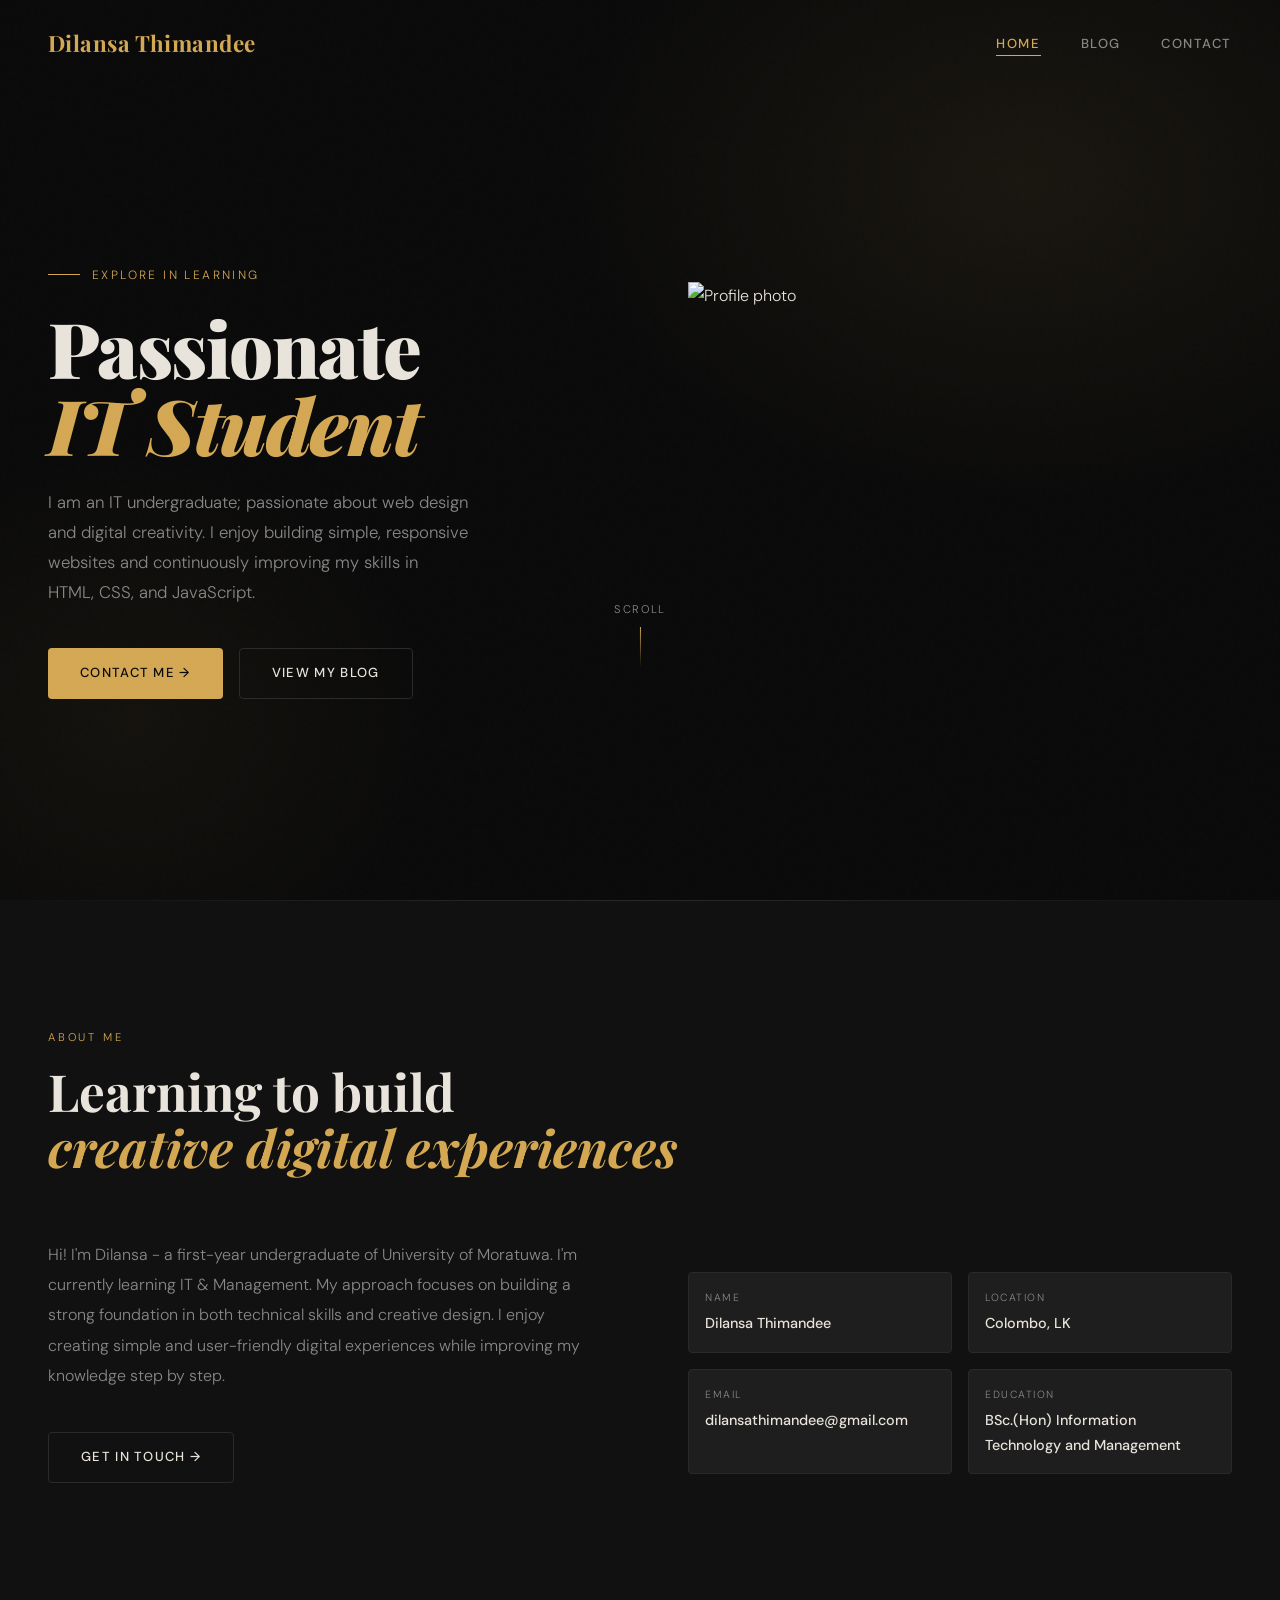
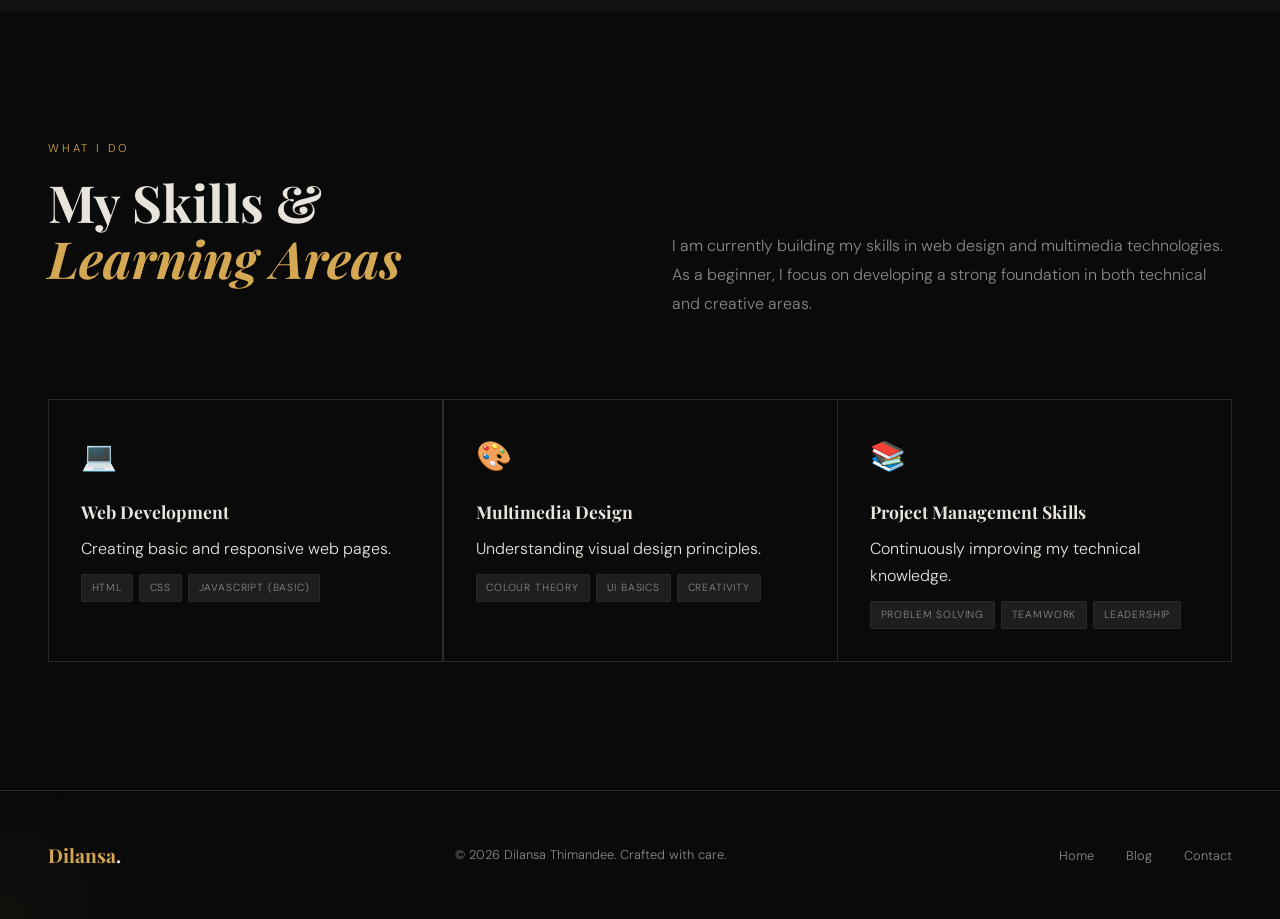
==== index.html @ a8d787b2 "first commit" ====
<!DOCTYPE html>
<html lang="en">
<head>
  <meta charset="UTF-8" />
  <meta name="viewport" content="width=device-width, initial-scale=1.0" />
  <meta name="description" content="Dilansa Thimandee— IT undergraduate of University of Moratuwa." />
  <title>Dilansa— Portfolio</title>
  <link rel="stylesheet" href="style.css" />
  <link rel="preconnect" href="https://fonts.googleapis.com" />
  <link rel="preconnect" href="https://fonts.gstatic.com" crossorigin />
</head>
<body>

  <!-- ══ NAVBAR ══ -->
  <nav class="navbar" role="navigation" aria-label="Main navigation">
    <a href="index.html" class="logo" aria-label="Home">Dilansa Thimandee</a>
    <ul class="nav-links">
      <li><a href="index.html">Home</a></li>
      <li><a href="blog.html">Blog</a></li>
      <li><a href="contact.html">Contact</a></li>
    </ul>
    <button class="hamburger" aria-label="Toggle menu" aria-expanded="false">
      <span></span><span></span><span></span>
    </button>
  </nav>

  <!-- Mobile Menu -->
  <div class="mobile-menu" role="dialog" aria-label="Mobile navigation">
    <a href="index.html">Home</a>
    <a href="blog.html">Blog</a>
    <a href="contact.html">Contact</a>
  </div>

  <main>
    <!-- ══ HERO ══ -->
    <section class="hero" aria-label="Introduction">
      <div class="hero-bg"></div>

      <div class="hero-grid">

        <!-- Left: Text -->
        <div class="hero-content">
          <p class="hero-label">Explore in learning</p>
          <h1>
            Passionate<br>
            <em>IT Student</em>
          </h1>
          <p class="hero-desc">
            I am an IT undergraduate; passionate about web design and digital creativity.
            I enjoy building simple, responsive websites and continuously improving my
            skills in HTML, CSS, and JavaScript.
          </p>
          <div class="hero-btns">
            <a href="contact.html" class="btn btn-primary">Contact Me →</a>
            <a href="blog.html" class="btn btn-outline">View My Blog</a>
          </div>
        </div>
        <!-- End Left -->

        <!-- Right: Visual -->

      <img src="me.PNG" alt="Profile photo" width="360px" height="400px">
    
      <div class="scroll-hint" aria-hidden="true">Scroll</div>
    </section>

    <!-- ══ ABOUT ══ -->
    <section class="about" id="about" aria-label="About me">
      <div class="container">
        <p class="section-tag reveal">About Me</p>
        <h2 class="section-title reveal">
          Learning to build<br>
          <span>creative digital experiences</span>
        </h2>

        <div class="about-grid">
          <div class="about-text reveal">
            <p>
              Hi! I'm Dilansa - a first-year undergraduate of University of Moratuwa.
              I'm currently learning IT & Management. My approach focuses on building a strong
              foundation in both technical skills and creative design. I enjoy creating simple
              and user-friendly digital experiences while improving my knowledge step by step.
            </p>
            <a href="contact.html" class="btn btn-outline" style="margin-top:1rem">Get In Touch →</a>
          </div>

          <div class="reveal reveal-delay-2">
            <div class="about-details">
              <div class="detail-item">
                <div class="detail-label">Name</div>
                <div class="detail-value">Dilansa Thimandee</div>
              </div>
              <div class="detail-item">
                <div class="detail-label">Location</div>
                <div class="detail-value">Colombo, LK</div>
              </div>
              <div class="detail-item">
                <div class="detail-label">Email</div>
                <div class="detail-value">dilansathimandee@gmail.com</div>
              </div>
              <div class="detail-item">
                <div class="detail-label">Education</div>
                <div class="detail-value">BSc.(Hon) Information Technology and Management</div>
              </div>
            </div>
          </div>
        </div>
      </div>
    </section>

    <!-- ══ SKILLS ══ -->
    <section class="skills" id="skills" aria-label="Skills">
      <div class="container">

        <div class="skills-intro">
          <div>
            <p class="section-tag">What I Do</p>
            <h2 class="section-title">
              My Skills &<br><span>Learning Areas</span>
            </h2>
          </div>
          <p class="skills-desc">
            I am currently building my skills in web design and multimedia technologies.
            As a beginner, I focus on developing a strong foundation in both technical
            and creative areas.
          </p>
        </div>

        <!-- Skill Cards -->
        <div class="skills-grid">

          <div class="skill-card">
            <div class="skill-icon">💻</div>
            <div class="skill-name">Web Development</div>
            <p>Creating basic and responsive web pages.</p>
            <div class="skill-tags">
              <span class="tag">HTML</span>
              <span class="tag">CSS</span>
              <span class="tag">JavaScript (Basic)</span>
            </div>
          </div>

          <div class="skill-card">
            <div class="skill-icon">🎨</div>
            <div class="skill-name">Multimedia Design</div>
            <p>Understanding visual design principles.</p>
            <div class="skill-tags">
              <span class="tag">Colour Theory</span>
              <span class="tag">UI Basics</span>
              <span class="tag">Creativity</span>
            </div>
          </div>

          <div class="skill-card">
            <div class="skill-icon">📚</div>
            <div class="skill-name">Project Management Skills</div>
            <p>Continuously improving my technical knowledge.</p>
            <div class="skill-tags">
              <span class="tag">Problem Solving</span>
              <span class="tag">Teamwork</span>
              <span class="tag">Leadership</span>
            </div>
          </div>

        </div>
      </div>
    </section>

  </main>

  <!-- ══ FOOTER ══ -->
  <footer class="footer" role="contentinfo">
    <div class="footer-logo">Dilansa<span style="color:var(--text)">.</span></div>
    <p class="footer-copy">© 2026 Dilansa Thimandee. Crafted with care.</p>
    <ul class="footer-links">
      <li><a href="index.html">Home</a></li>
      <li><a href="blog.html">Blog</a></li>
      <li><a href="contact.html">Contact</a></li>
    </ul>
  </footer>

  <script src="script.js"></script>
</body>
</html>
---- style.css ----
/* ============================================
   PORTFOLIO - STYLE.CSS
   Aesthetic: Dark editorial luxury with amber accents
   ============================================ */

@import url('https://fonts.googleapis.com/css2?family=Playfair+Display:ital,wght@0,400;0,700;0,900;1,400&family=DM+Sans:wght@300;400;500&display=swap');

/* ── CSS Variables ── */
:root {
  --bg:         #0a0a0a;
  --bg2:        #111111;
  --bg3:        #1a1a1a;
  --surface:    #1e1e1e;
  --border:     #2a2a2a;
  --accent:     #d4a853;
  --accent2:    #e8c47a;
  --text:       #e8e4dc;
  --muted:      #888;
  --font-head:  'Playfair Display', Georgia, serif;
  --font-body:  'DM Sans', sans-serif;
  --radius:     4px;
  --transition: 0.35s cubic-bezier(0.4, 0, 0.2, 1);
} 

/* ── Reset ── */
*, *::before, *::after { box-sizing: border-box; margin: 0; padding: 0; }
html { scroll-behavior: smooth; font-size: 16px; }
body {
  background: var(--bg);
  color: var(--text);
  font-family: var(--font-body);
  font-weight: 300;
  line-height: 1.7;
  min-height: 100vh;
  overflow-x: hidden;
}
 a {
  text-decoration: none;
  color: inherit;
}
/*Hero visual*/
.hero-visual{
  position:relative;
   display: felx;
  justify-content:center;
}

/* ── Noise Overlay ── */
body::before {
  content: '';
  position: fixed;
  inset: 0;
  background-image: url("data:image/svg+xml,%3Csvg viewBox='0 0 256 256' xmlns='http://www.w3.org/2000/svg'%3E%3Cfilter id='noise'%3E%3CfeTurbulence type='fractalNoise' baseFrequency='0.9' numOctaves='4' stitchTiles='stitch'/%3E%3C/filter%3E%3Crect width='100%25' height='100%25' filter='url(%23noise)' opacity='0.04'/%3E%3C/svg%3E");
  pointer-events: none;
  z-index: 9999;
  opacity: 0.4;
}

/*
   NAVIGATION */
.navbar {
  position: fixed;
  top: 0; left: 0; right: 0;
  z-index: 100;
  padding: 1.5rem 3rem;
  display: flex;
  align-items: center;
  justify-content: space-between;
  border-bottom: 1px solid transparent;
  transition: var(--transition);
}
.navbar.scrolled {
  background: rgba(10,10,10,0.92);
  backdrop-filter: blur(16px);
  border-color: var(--border);
}
.logo {
  font-family: var(--font-head);
  font-size: 1.4rem;
  font-weight: 700;
  letter-spacing: 0.02em;
  color: var(--accent);
}
.logo span { color: var(--text); }

.nav-links {
  display: flex;
  gap: 2.5rem;
  list-style: none;
}
.nav-links a {
  font-size: 0.82rem;
  font-weight: 500;
  letter-spacing: 0.12em;
  text-transform: uppercase;
  color: var(--muted);
  position: relative;
  transition: color var(--transition);
}
.nav-links a::after {
  content: '';
  position: absolute;
  bottom: -4px; left: 0;
  width: 0; height: 1px;
  background: var(--accent);
  transition: width var(--transition);
}
.nav-links a:hover,
.nav-links a.active { color: var(--accent); }
.nav-links a:hover::after,
.nav-links a.active::after { width: 100%; }

.hamburger {
  display: none;
  flex-direction: column;
  gap: 5px;
  background: none;
  border: none;
  cursor: pointer;
  padding: 4px;
}
.hamburger span {
  display: block;
  width: 26px; height: 2px;
  background: var(--text);
  transition: var(--transition);
}
.hamburger.open span:nth-child(1) { transform: translateY(7px) rotate(45deg); }
.hamburger.open span:nth-child(2) { opacity: 0; }
.hamburger.open span:nth-child(3) { transform: translateY(-7px) rotate(-45deg); }

.mobile-menu {
  display: none;
  position: fixed;
  inset: 0;
  background: var(--bg);
  z-index: 99;
  flex-direction: column;
  align-items: center;
  justify-content: center;
  gap: 2.5rem;
}
.mobile-menu.open { display: flex; }
.mobile-menu a {
  font-family: var(--font-head);
  font-size: 2.5rem;
  font-weight: 700;
  color: var(--text);
  transition: color var(--transition);
}
.mobile-menu a:hover { color: var(--accent); }

/* 
   HERO SECTION */
.hero {
  min-height: 100vh;
  display: grid;
  place-items: center;
  padding: 8rem 3rem 4rem;
  position: relative;
  overflow: hidden;
}
.hero-bg {
  position: absolute;
  inset: 0;
  background:
    radial-gradient(ellipse 60% 60% at 80% 20%, rgba(212,168,83,0.08) 0%, transparent 60%),
    radial-gradient(ellipse 40% 50% at 10% 80%, rgba(212,168,83,0.05) 0%, transparent 60%);
}
.hero-grid {
  display: grid;
  grid-template-columns: 1fr 1fr;
  gap: 6rem;
  max-width: 1200px;
  width: 100%;
  align-items: center;
  position: relative;
}
.hero-label {
  font-size: 0.75rem;
  letter-spacing: 0.2em;
  text-transform: uppercase;
  color: var(--accent);
  margin-bottom: 1.5rem;
  display: flex;
  align-items: center;
  gap: 0.75rem;
}
.hero-label::before {
  content: '';
  display: block;
  width: 32px; height: 1px;
  background: var(--accent);
}
.hero h1 {
  font-family: var(--font-head);
  font-size: clamp(3rem, 6vw, 5.5rem);
  font-weight: 900;
  line-height: 1.0;
  letter-spacing: -0.02em;
  margin-bottom: 1.5rem;
}
.hero h1 em {
  font-style: italic;
  color: var(--accent);
}
.hero-desc {
  font-size: 1.05rem;
  color: var(--muted);
  line-height: 1.8;
  max-width: 420px;
  margin-bottom: 2.5rem;
}
.hero-btns {
  display: flex;
  gap: 1rem;
  flex-wrap: wrap;
}

.btn {
  display: inline-flex;
  align-items: center;
  gap: 0.5rem;
  padding: 0.85rem 2rem;
  font-family: var(--font-body);
  font-size: 0.82rem;
  font-weight: 500;
  letter-spacing: 0.1em;
  text-transform: uppercase;
  border-radius: var(--radius);
  cursor: pointer;
  transition: var(--transition);
  border: none;
}
.btn-primary {
  background: var(--accent);
  color: #0a0a0a;
}
.btn-primary:hover {
  background: var(--accent2);
  transform: translateY(-2px);
  box-shadow: 0 8px 32px rgba(212,168,83,0.25);
}
.btn-outline {
  background: transparent;
  color: var(--text);
  border: 1px solid var(--border);
}
.btn-outline:hover {
  border-color: var(--accent);
  color: var(--accent);
  transform: translateY(-2px);
}

/* Hero Visual */
.hero-visual {
  position: relative;
  display: flex;
  justify-content: center;
}
.avatar-wrap {
  position: relative;
  width: 340px;
  height: 420px;
}
.avatar-frame {
  position: absolute;
  inset: 0;
  border: 1px solid var(--border);
  border-radius: 2px;
  overflow: hidden;
  background: var(--bg3);
}
.avatar-frame img {
  width: 100%; height: 100%;
  object-fit: cover;
  filter: grayscale(20%);
}
/* Fallback placeholder if no photo */
.avatar-placeholder {
  width: 100%; height: 100%;
  display: flex;
  align-items: center;
  justify-content: center;
  font-family: var(--font-head);
  font-size: 7rem;
  color: var(--border);
  background: linear-gradient(135deg, var(--bg2), var(--bg3));
}
.avatar-deco {
  position: absolute;
  top: -16px; right: -16px;
  width: 80%; height: 80%;
  border: 1px solid var(--accent);
  opacity: 0.3;
  border-radius: 2px;
  z-index: -1;
}
.hero-stats {
  position: absolute;
  bottom: -20px; left: -30px;
  background: var(--surface);
  border: 1px solid var(--border);
  border-radius: var(--radius);
  padding: 1rem 1.5rem;
  display: flex;
  gap: 1.5rem;
}
.stat { text-align: center; }
.stat-num {
  font-family: var(--font-head);
  font-size: 1.5rem;
  font-weight: 700;
  color: var(--accent);
  display: block;
}
.stat-label {
  font-size: 0.7rem;
  text-transform: uppercase;
  letter-spacing: 0.1em;
  color: var(--muted);
}

/* Scroll indicator */
.scroll-hint {
  position: absolute;
  bottom: 2rem;
  left: 50%;
  transform: translateX(-50%);
  display: flex;
  flex-direction: column;
  align-items: center;
  gap: 0.5rem;
  font-size: 0.7rem;
  letter-spacing: 0.15em;
  text-transform: uppercase;
  color: var(--muted);
  animation: bounce 2s ease-in-out infinite;
}
.scroll-hint::after {
  content: '';
  width: 1px; height: 40px;
  background: linear-gradient(to bottom, var(--accent), transparent);
}
@keyframes bounce {
  0%,100% { transform: translateX(-50%) translateY(0); }
  50% { transform: translateX(-50%) translateY(6px); }
}

/* 
   ABOUT SECTION */
.about {
  padding: 8rem 3rem;
  background: var(--bg2);
  position: relative;
}
.about::before {
  content: '';
  position: absolute;
  top: 0; left: 0; right: 0;
  height: 1px;
  background: linear-gradient(to right, transparent, var(--border), transparent);
}
.container { max-width: 1200px; margin: 0 auto; }

.section-tag {
  font-size: 0.7rem;
  letter-spacing: 0.25em;
  text-transform: uppercase;
  color: var(--accent);
  margin-bottom: 1rem;
}
.section-title {
  font-family: var(--font-head);
  font-size: clamp(2rem, 4vw, 3.5rem);
  font-weight: 700;
  line-height: 1.1;
  margin-bottom: 2rem;
}
.section-title span { color: var(--accent); font-style: italic; }

.about-grid {
  display: grid;
  grid-template-columns: 1fr 1fr;
  gap: 6rem;
  align-items: start;
  margin-top: 4rem;
}
.about-text p {
  color: var(--muted);
  margin-bottom: 1.5rem;
  font-size: 1rem;
  line-height: 1.9;
}
.about-text strong { color: var(--text); font-weight: 500; }

.about-details {
  display: grid;
  grid-template-columns: 1fr 1fr;
  gap: 1rem;
  margin-top: 2rem;
}
.detail-item {
  padding: 1rem;
  border: 1px solid var(--border);
  border-radius: var(--radius);
  background: var(--surface);
  transition: var(--transition);
}
.detail-item:hover { border-color: var(--accent); }
.detail-label {
  font-size: 0.65rem;
  letter-spacing: 0.15em;
  text-transform: uppercase;
  color: var(--muted);
  margin-bottom: 0.3rem;
}
.detail-value { font-size: 0.9rem; font-weight: 500; color: var(--text); }

/* 
   SKILLS SECTION
 */
.skills { padding: 8rem 3rem; }
.skills-intro {
  display: grid;
  grid-template-columns: 1fr 1fr;
  gap: 4rem;
  align-items: end;
  margin-bottom: 5rem;
}
.skills-desc { color: var(--muted); line-height: 1.8; }

.skills-grid {
  display: grid;
  grid-template-columns: repeat(3, 1fr);
  gap: 1.5px;
  background: var(--border);
  border: 1px solid var(--border);
}
.skill-card {
  background: var(--bg);
  padding: 2rem;
  transition: var(--transition);
  cursor: default;
  position: relative;
  overflow: hidden;
}
.skill-card::before {
  content: '';
  position: absolute;
  bottom: 0; left: 0;
  width: 0; height: 2px;
  background: var(--accent);
  transition: width var(--transition);
}
.skill-card:hover { background: var(--bg2); }
.skill-card:hover::before { width: 100%; }

.skill-icon {
  font-size: 1.8rem;
  margin-bottom: 1rem;
}
.skill-name {
  font-family: var(--font-head);
  font-size: 1.1rem;
  font-weight: 700;
  margin-bottom: 0.5rem;
  color: var(--text);
}
.skill-tags {
  display: flex;
  flex-wrap: wrap;
  gap: 0.4rem;
  margin-top: 0.75rem;
}
.tag {
  font-size: 0.65rem;
  letter-spacing: 0.08em;
  text-transform: uppercase;
  padding: 0.25rem 0.6rem;
  background: var(--surface);
  border: 1px solid var(--border);
  border-radius: 2px;
  color: var(--muted);
}

/* Bar skills */
.bar-skills {
  margin-top: 5rem;
}
.bar-skills h3 {
  font-family: var(--font-head);
  font-size: 1.8rem;
  margin-bottom: 2.5rem;
}
.skill-bars { display: grid; gap: 1.5rem; max-width: 680px; }
.bar-item {}
.bar-header {
  display: flex;
  justify-content: space-between;
  margin-bottom: 0.5rem;
  font-size: 0.85rem;
}
.bar-label { font-weight: 500; }
.bar-pct { color: var(--accent); font-weight: 500; }
.bar-track {
  height: 3px;
  background: var(--border);
  border-radius: 99px;
  overflow: hidden;
}
.bar-fill {
  height: 100%;
  background: linear-gradient(to right, var(--accent), var(--accent2));
  border-radius: 99px;
  width: 0;
  transition: width 1.2s cubic-bezier(0.4, 0, 0.2, 1);
}

/* 
   BLOG PAGE
 */
.page-hero {
  padding: 10rem 3rem 5rem;
  text-align: center;
  position: relative;
  background: var(--bg2);
}
.page-hero::after {
  content: '';
  position: absolute;
  bottom: 0; left: 0; right: 0;
  height: 1px;
  background: linear-gradient(to right, transparent, var(--border), transparent);
}
.page-hero h1 {
  font-family: var(--font-head);
  font-size: clamp(3rem, 6vw, 5rem);
  font-weight: 900;
  line-height: 1.1;
  margin-bottom: 1rem;
}
.page-hero p {
  color: var(--muted);
  max-width: 520px;
  margin: 0 auto;
}

.blog-section { padding: 6rem 3rem; }

.blog-featured {
  display: grid;
  grid-template-columns: 1.2fr 1fr;
  gap: 0;
  border: 1px solid var(--border);
  border-radius: var(--radius);
  overflow: hidden;
  margin-bottom: 4rem;
  transition: var(--transition);
}
.blog-featured:hover { border-color: var(--accent); }
.featured-img {
  background: var(--bg3);
  min-height: 380px;
  display: flex;
  align-items: center;
  justify-content: center;
  position: relative;
  overflow: hidden;
}
.featured-img-placeholder {
  font-size: 5rem;
  opacity: 0.2;
}
.featured-img::before {
  content: 'FEATURED';
  position: absolute;
  top: 1.5rem; left: 1.5rem;
  font-size: 0.65rem;
  letter-spacing: 0.2em;
  background: var(--accent);
  color: #0a0a0a;
  padding: 0.3rem 0.75rem;
  font-weight: 700;
}
.featured-content {
  padding: 3rem;
  display: flex;
  flex-direction: column;
  justify-content: center;
  background: var(--bg2);
}
.post-meta {
  display: flex;
  gap: 1rem;
  align-items: center;
  font-size: 0.75rem;
  letter-spacing: 0.1em;
  text-transform: uppercase;
  color: var(--muted);
  margin-bottom: 1.5rem;
}
.post-meta .dot { width: 3px; height: 3px; border-radius: 50%; background: var(--border); }
.category-badge {
  color: var(--accent);
  font-weight: 500;
}
.featured-content h2 {
  font-family: var(--font-head);
  font-size: 1.8rem;
  font-weight: 700;
  line-height: 1.25;
  margin-bottom: 1rem;
  color: var(--text);
}
.featured-content p {
  color: var(--muted);
  line-height: 1.8;
  margin-bottom: 2rem;
}
.read-link {
  display: inline-flex;
  align-items: center;
  gap: 0.5rem;
  color: var(--accent);
  font-size: 0.82rem;
  font-weight: 500;
  letter-spacing: 0.1em;
  text-transform: uppercase;
  transition: gap var(--transition);
}
.read-link:hover { gap: 0.9rem; }

/* Blog Grid */
.blog-grid-title {
  font-family: var(--font-head);
  font-size: 1.5rem;
  margin-bottom: 2rem;
  padding-bottom: 1rem;
  border-bottom: 1px solid var(--border);
}
.blog-grid {
  display: grid;
  grid-template-columns: repeat(3, 1fr);
  gap: 1.5rem;
}
.blog-card {
  border: 1px solid var(--border);
  border-radius: var(--radius);
  overflow: hidden;
  transition: var(--transition);
  background: var(--bg2);
}
.blog-card:hover {
  border-color: var(--accent);
  transform: translateY(-4px);
  box-shadow: 0 16px 40px rgba(0,0,0,0.4);
}
.card-img {
  height: 180px;
  background: var(--bg3);
  display: flex;
  align-items: center;
  justify-content: center;
  font-size: 2.5rem;
  opacity: 0.3;
}
.card-body { padding: 1.5rem; }
.card-body h3 {
  font-family: var(--font-head);
  font-size: 1.1rem;
  font-weight: 700;
  margin-bottom: 0.75rem;
  line-height: 1.3;
}
.card-body p {
  font-size: 0.85rem;
  color: var(--muted);
  line-height: 1.7;
  margin-bottom: 1.2rem;
}
.card-footer {
  display: flex;
  justify-content: space-between;
  align-items: center;
  padding: 1rem 1.5rem;
  border-top: 1px solid var(--border);
  font-size: 0.75rem;
  color: var(--muted);
}
.medium-badge {
  display: inline-flex;
  align-items: center;
  gap: 0.4rem;
  color: var(--accent);
  font-weight: 500;
}

/* 
   CONTACT PAGE
 */
.contact-section { padding: 6rem 3rem; }
.contact-grid {
  display: grid;
  grid-template-columns: 1fr 1.4fr;
  gap: 6rem;
  max-width: 1100px;
  margin: 0 auto;
}

.contact-info h2 {
  font-family: var(--font-head);
  font-size: 2.5rem;
  font-weight: 700;
  line-height: 1.15;
  margin-bottom: 1.5rem;
}
.contact-info > p {
  color: var(--muted);
  line-height: 1.8;
  margin-bottom: 3rem;
}

.contact-items { display: flex; flex-direction: column; gap: 1.5rem; }
.contact-item {
  display: flex;
  gap: 1.25rem;
  align-items: flex-start;
}
.ci-icon {
  width: 44px; height: 44px;
  border: 1px solid var(--border);
  border-radius: var(--radius);
  display: flex;
  align-items: center;
  justify-content: center;
  font-size: 1.1rem;
  flex-shrink: 0;
  transition: var(--transition);
}
.contact-item:hover .ci-icon {
  border-color: var(--accent);
  color: var(--accent);
}
.ci-label {
  font-size: 0.7rem;
  text-transform: uppercase;
  letter-spacing: 0.12em;
  color: var(--muted);
  margin-bottom: 0.3rem;
}
.ci-value { font-size: 0.95rem; font-weight: 500; }

.social-links {
  display: flex;
  gap: 0.75rem;
  margin-top: 3rem;
}
.social-btn {
  width: 44px; height: 44px;
  border: 1px solid var(--border);
  border-radius: var(--radius);
  display: flex;
  align-items: center;
  justify-content: center;
  font-size: 1rem;
  transition: var(--transition);
  color: var(--muted);
}
.social-btn:hover {
  border-color: var(--accent);
  color: var(--accent);
  transform: translateY(-3px);
}

/* Contact Form */
.contact-form-wrap {
  background: var(--bg2);
  border: 1px solid var(--border);
  border-radius: var(--radius);
  padding: 3rem;
}
.form-title {
  font-family: var(--font-head);
  font-size: 1.5rem;
  font-weight: 700;
  margin-bottom: 2rem;
}

.form-row { display: grid; grid-template-columns: 1fr 1fr; gap: 1.5rem; }
.form-group { margin-bottom: 1.5rem; }
.form-group label {
  display: block;
  font-size: 0.72rem;
  letter-spacing: 0.12em;
  text-transform: uppercase;
  color: var(--muted);
  margin-bottom: 0.5rem;
}
.form-group input,
.form-group select,
.form-group textarea {
  width: 100%;
  background: var(--bg);
  border: 1px solid var(--border);
  border-radius: var(--radius);
  padding: 0.85rem 1rem;
  color: var(--text);
  font-family: var(--font-body);
  font-size: 0.95rem;
  transition: border-color var(--transition), box-shadow var(--transition);
  outline: none;
  -webkit-appearance: none;
}
.form-group select { cursor: pointer; }
.form-group textarea { resize: vertical; min-height: 130px; }
.form-group input:focus,
.form-group select:focus,
.form-group textarea:focus {
  border-color: var(--accent);
  box-shadow: 0 0 0 3px rgba(212,168,83,0.1);
}
.form-group input.error,
.form-group textarea.error {
  border-color: #e05555;
}
.error-msg {
  font-size: 0.75rem;
  color: #e05555;
  margin-top: 0.4rem;
  display: none;
}
.error-msg.show { display: block; }

.char-count {
  text-align: right;
  font-size: 0.72rem;
  color: var(--muted);
  margin-top: 0.4rem;
}

.btn-submit {
  width: 100%;
  padding: 1rem;
  background: var(--accent);
  color: #0a0a0a;
  border: none;
  border-radius: var(--radius);
  font-family: var(--font-body);
  font-size: 0.85rem;
  font-weight: 600;
  letter-spacing: 0.12em;
  text-transform: uppercase;
  cursor: pointer;
  transition: var(--transition);
  display: flex;
  align-items: center;
  justify-content: center;
  gap: 0.5rem;
}
.btn-submit:hover {
  background: var(--accent2);
  transform: translateY(-2px);
  box-shadow: 0 8px 32px rgba(212,168,83,0.25);
}
.btn-submit:active { transform: translateY(0); }
.btn-submit.loading { opacity: 0.7; pointer-events: none; }
.btn-submit .spinner {
  width: 16px; height: 16px;
  border: 2px solid rgba(0,0,0,0.2);
  border-top-color: #0a0a0a;
  border-radius: 50%;
  animation: spin 0.7s linear infinite;
  display: none;
}
.btn-submit.loading .spinner { display: block; }
.btn-submit.loading .btn-text { display: none; }
@keyframes spin { to { transform: rotate(360deg); } }

/* Success Message */
.form-success {
  display: none;
  text-align: center;
  padding: 3rem 2rem;
}
.form-success.show { display: block; }
.success-icon {
  font-size: 3rem;
  margin-bottom: 1rem;
  animation: pop 0.4s cubic-bezier(0.34,1.56,0.64,1);
}
@keyframes pop {
  from { transform: scale(0); }
  to { transform: scale(1); }
}
.form-success h3 {
  font-family: var(--font-head);
  font-size: 1.5rem;
  margin-bottom: 0.75rem;
}
.form-success p { color: var(--muted); }

/* 
   FOOTER
 */
.footer {
  padding: 3rem;
  border-top: 1px solid var(--border);
  display: flex;
  align-items: center;
  justify-content: space-between;
}
.footer-logo {
  font-family: var(--font-head);
  font-size: 1.2rem;
  font-weight: 700;
  color: var(--accent);
}
.footer-copy {
  font-size: 0.8rem;
  color: var(--muted);
}
.footer-links {
  display: flex;
  gap: 2rem;
  list-style: none;
}
.footer-links a {
  font-size: 0.8rem;
  color: var(--muted);
  transition: color var(--transition);
}
.footer-links a:hover { color: var(--accent); }

/* 
   ANIMATIONS
*/
.reveal {
  opacity: 0;
  transform: translateY(30px);
  transition: opacity 0.7s ease, transform 0.7s ease;
}
.reveal.visible {
  opacity: 1;
  transform: translateY(0);
}
.reveal-delay-1 { transition-delay: 0.1s; }
.reveal-delay-2 { transition-delay: 0.2s; }
.reveal-delay-3 { transition-delay: 0.3s; }

/* 
   RESPONSIVE
 */
@media (max-width: 1024px) {
  .hero-grid,
  .about-grid,
  .skills-intro,
  .contact-grid { grid-template-columns: 1fr; gap: 4rem; }
  .hero-visual { order: -1; }
  .avatar-wrap { width: 280px; height: 340px; margin: 0 auto; }
  .skills-grid { grid-template-columns: repeat(2, 1fr); }
  .blog-featured { grid-template-columns: 1fr; }
  .featured-img { min-height: 220px; }
  .blog-grid { grid-template-columns: 1fr 1fr; }
  .form-row { grid-template-columns: 1fr; }
  .footer { flex-direction: column; gap: 1.5rem; text-align: center; }
}

@media (max-width: 768px) {
  .navbar { padding: 1.25rem 1.5rem; }
  .nav-links { display: none; }
  .hamburger { display: flex; }
  .hero, .about, .skills, .blog-section, .contact-section { padding: 5rem 1.5rem; }
  .page-hero { padding: 8rem 1.5rem 4rem; }
  .skills-grid { grid-template-columns: 1fr; }
  .blog-grid { grid-template-columns: 1fr; }
  .hero-stats { position: static; margin-top: 1.5rem; justify-content: center; }
  .about-details { grid-template-columns: 1fr; }
  .contact-form-wrap { padding: 2rem 1.5rem; }
  .footer { padding: 2rem 1.5rem; }
  .footer-links { flex-wrap: wrap; justify-content: center; gap: 1rem; }
}

@media (max-width: 480px) {
  .hero-btns { flex-direction: column; }
  .btn { justify-content: center; }
  .hero-stats { gap: 1rem; }
}
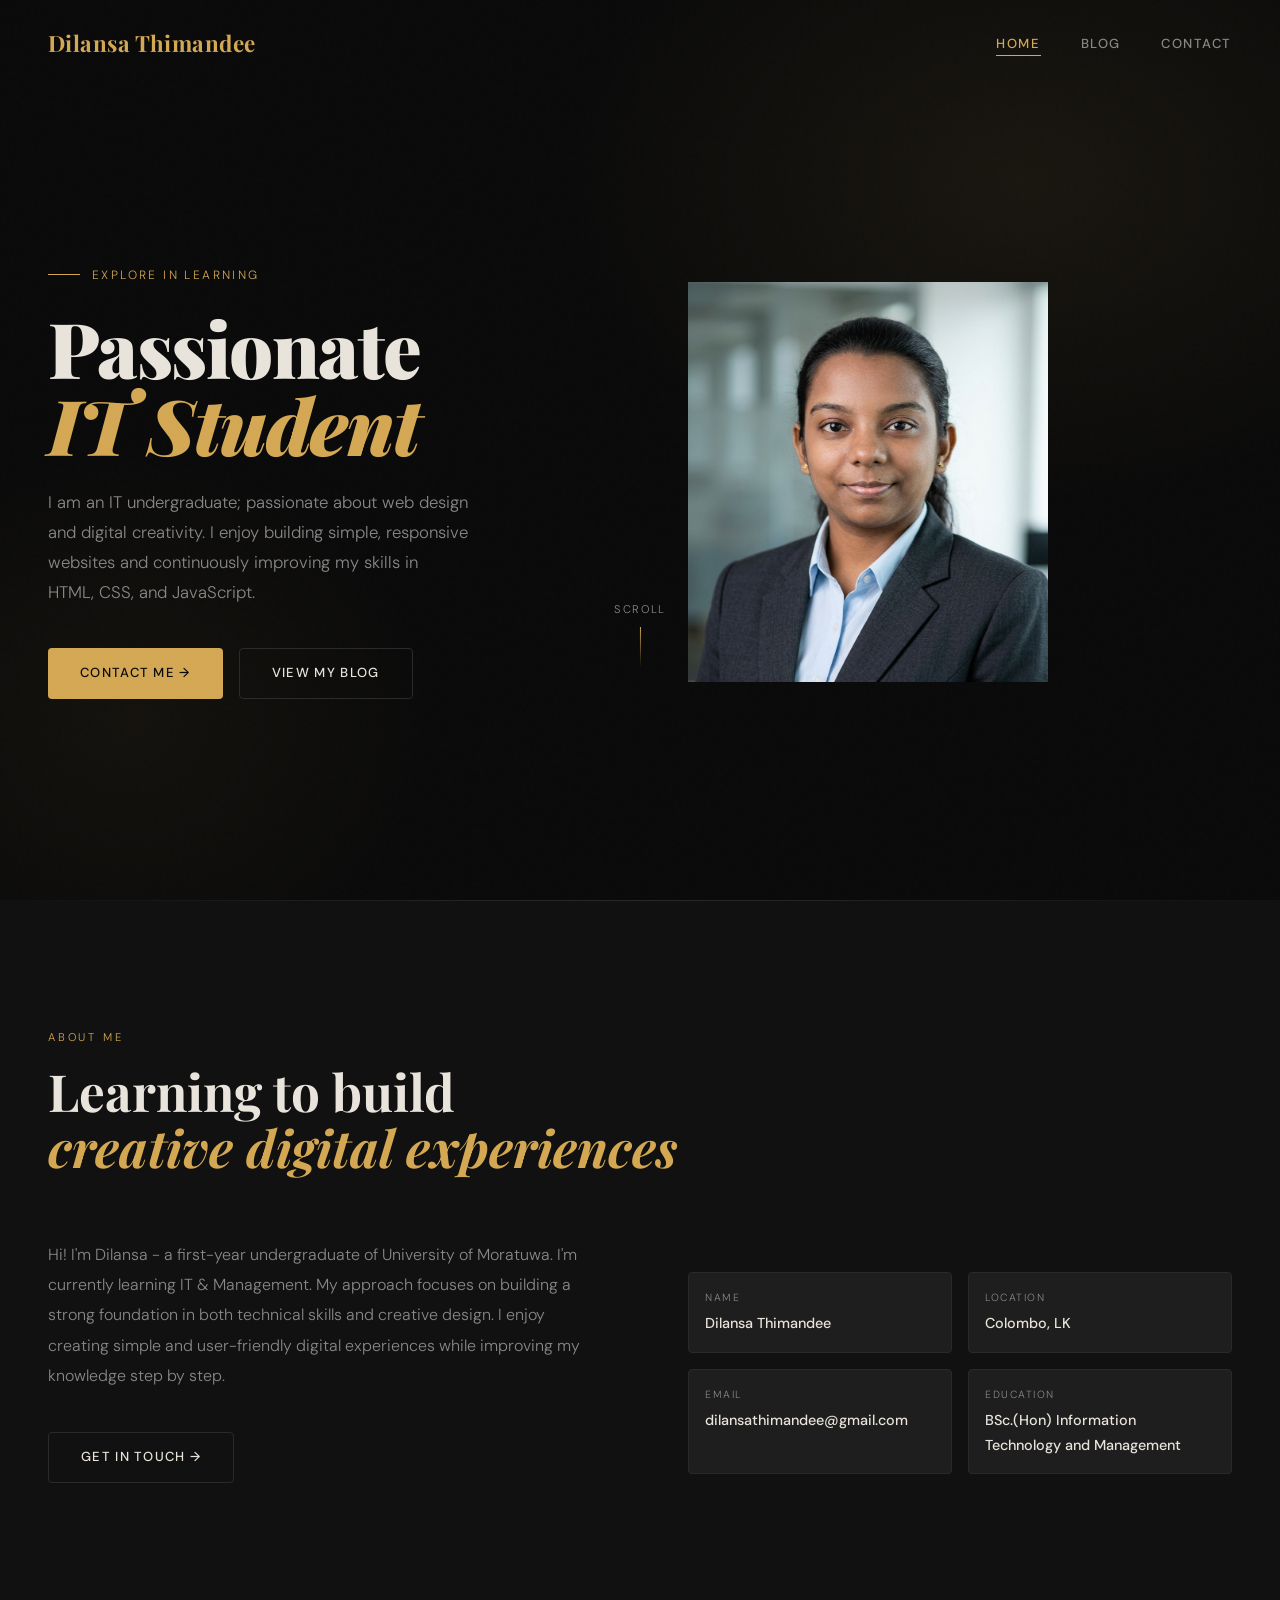
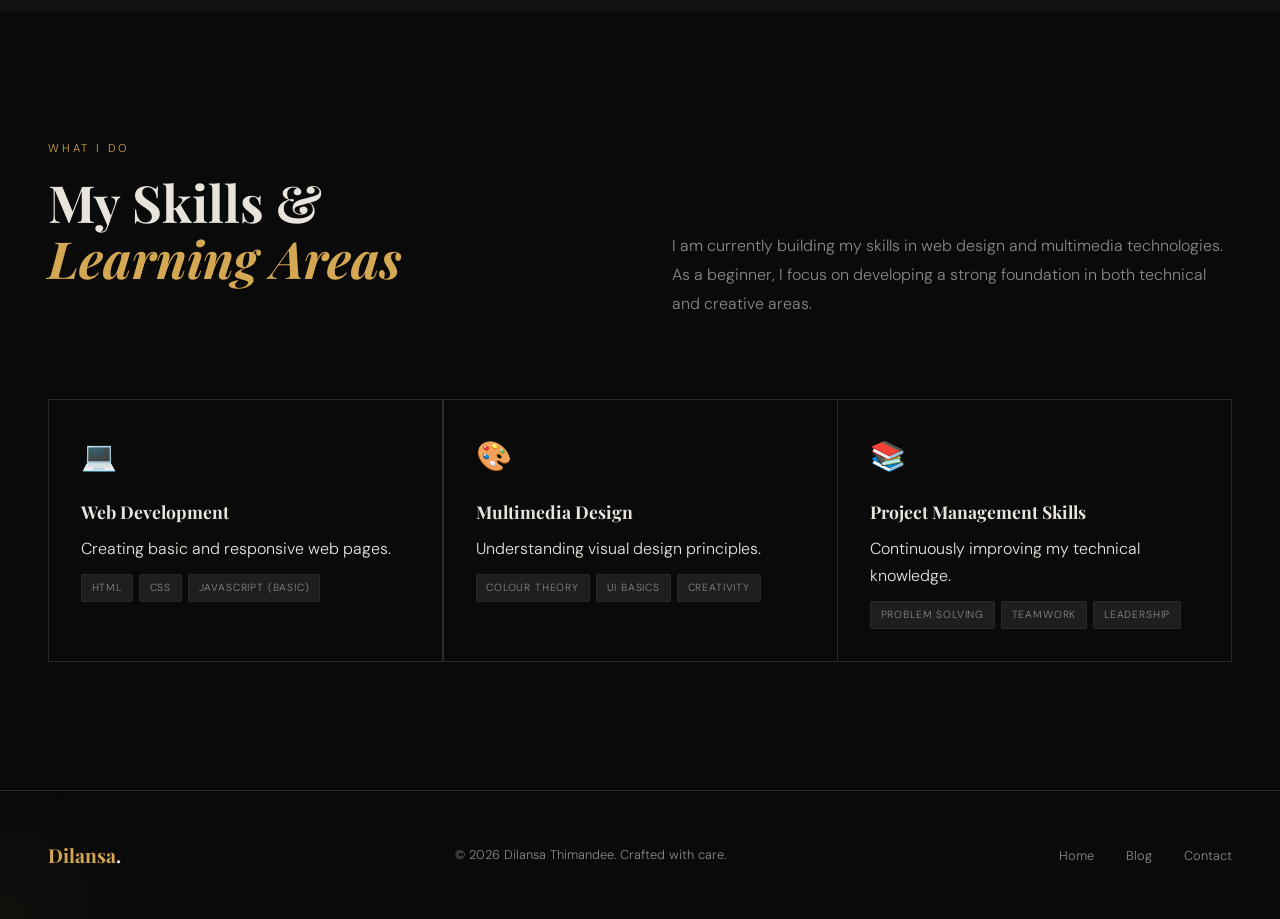
==== commit c4d646bf: "Update index.html" ====
--- a/index.html
+++ b/index.html
@@ -59,7 +59,7 @@
 
         <!-- Right: Visual -->
 
-      <img src="me.PNG" alt="Profile photo" width="360px" height="400px">
+      <img src="me.png" alt="Profile photo" width="360px" height="400px">
     
       <div class="scroll-hint" aria-hidden="true">Scroll</div>
     </section>
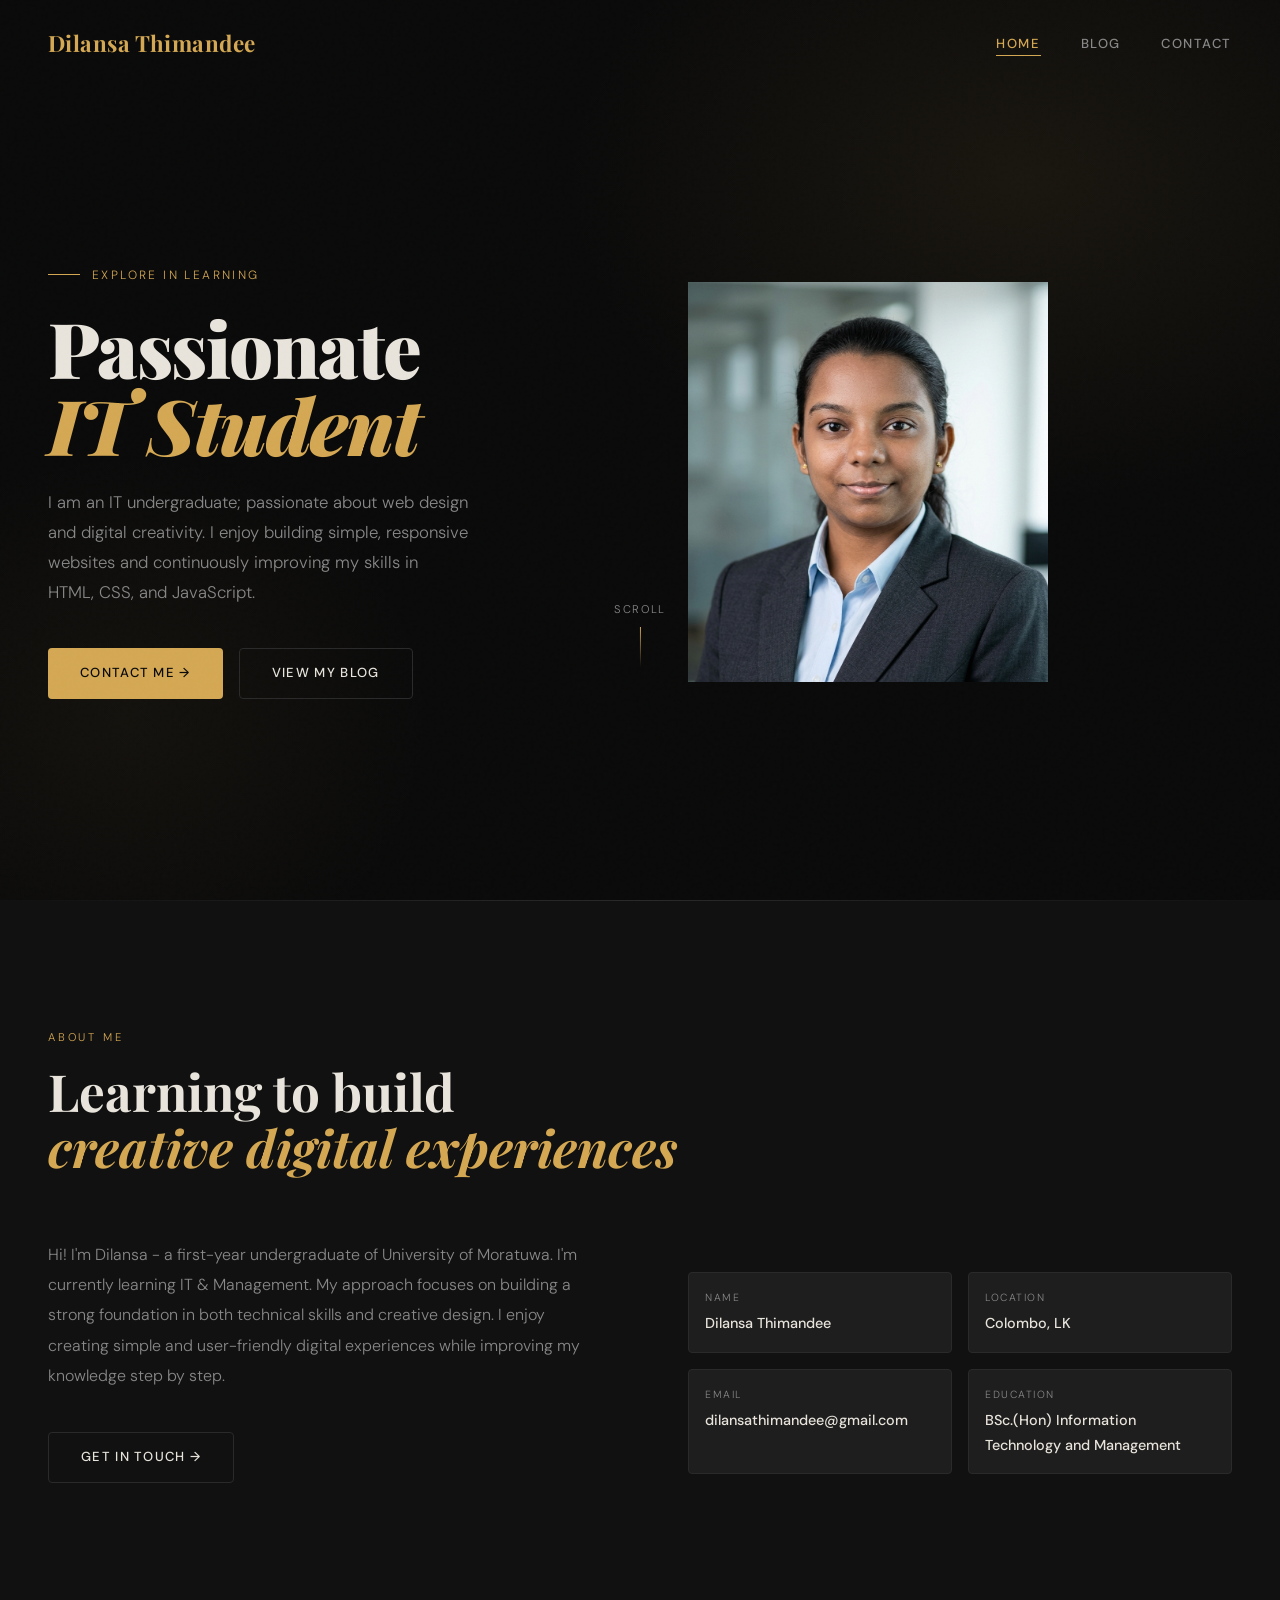
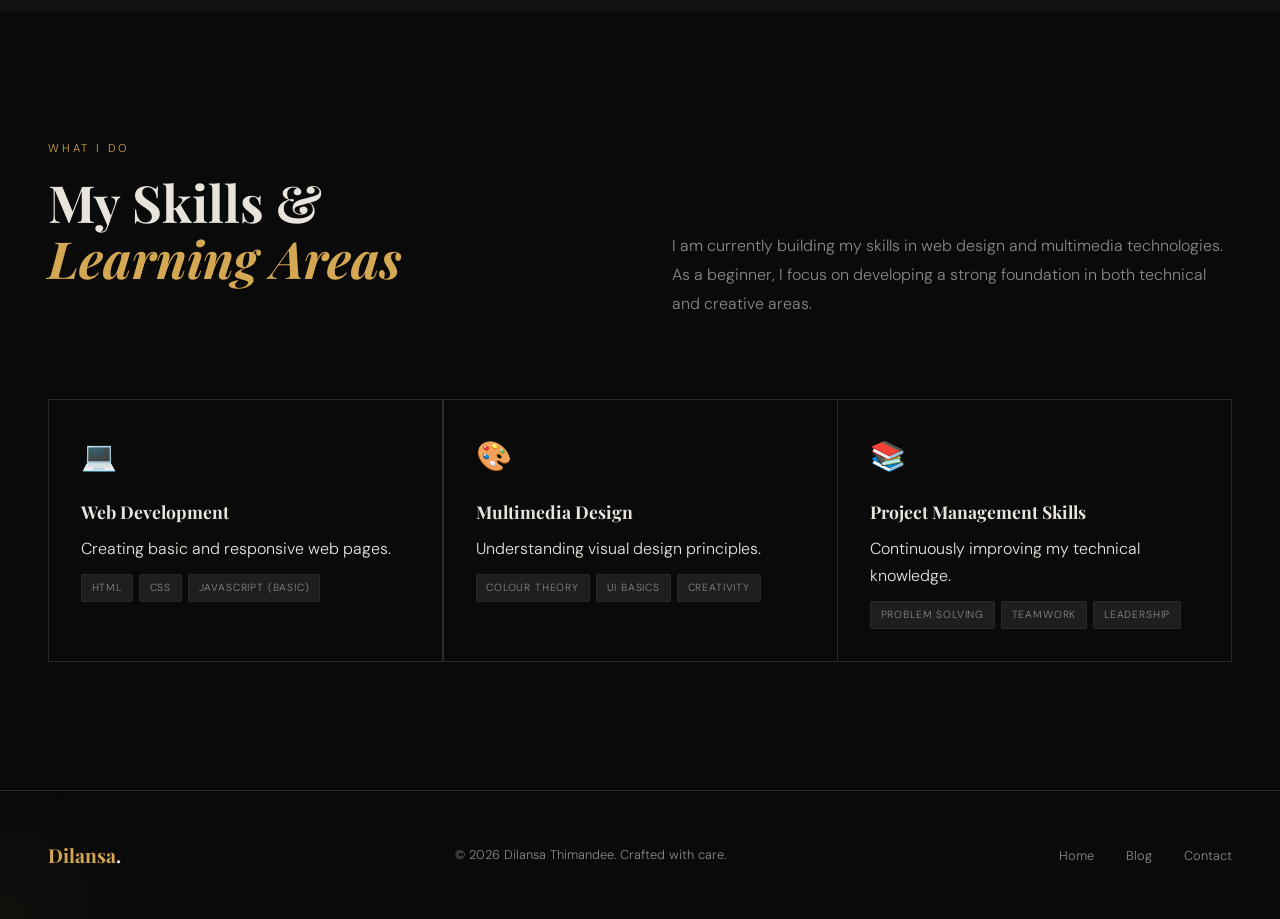
==== commit 5f723f20: "Update index.html" ====
--- a/index.html
+++ b/index.html
@@ -59,7 +59,7 @@
 
         <!-- Right: Visual -->
 
-      <img src="me.png" alt="Profile photo" width="360px" height="400px">
+      <img src="dilu.png" alt="Profile photo" width="360px" height="400px">
     
       <div class="scroll-hint" aria-hidden="true">Scroll</div>
     </section>
